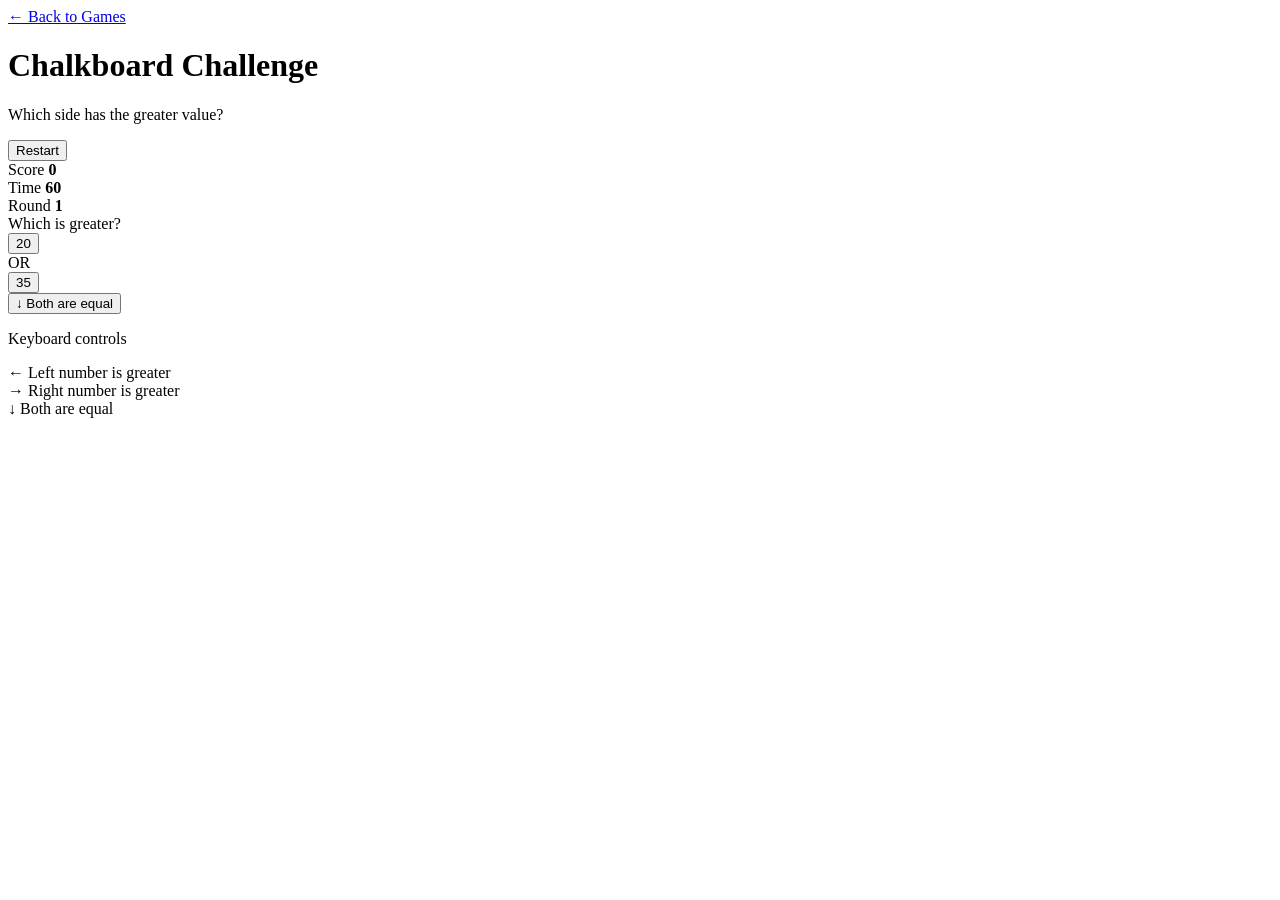
==== chalkboard-challenge.html @ 754d10f3 "Add files via upload this is for sih" ====
<!DOCTYPE html>
<html lang="en">

<head>
    <meta charset="UTF-8">
    <meta name="viewport" content="width=device-width, initial-scale=1.0">

    <title>Chalkboard Challenge</title>

    <link rel="stylesheet" href="css/style.css">
</head>

<body>

    <main class="chalkboard-game-page">

        <div class="game-container">

            <a href="games.html" class="back-link">
                ← Back to Games
            </a>

            <div class="chalkboard-game">

                <div class="chalkboard-header">

                    <div>
                        <h1>Chalkboard Challenge</h1>

                        <p>
                            Which side has the greater value?
                        </p>
                    </div>

                    <button
                        class="restart-button"
                        onclick="startChalkboardGame()">
                        Restart
                    </button>

                </div>


                <!-- GAME INFO -->

                <div class="game-stats">

                    <div class="stat-box">
                        <span>Score</span>
                        <strong id="score">0</strong>
                    </div>

                    <div class="stat-box">
                        <span>Time</span>
                        <strong id="timer">60</strong>
                    </div>

                    <div class="stat-box">
                        <span>Round</span>
                        <strong id="round">1</strong>
                    </div>

                </div>


                <!-- CHALKBOARD -->

                <div class="chalkboard">

                    <div class="chalk-question">
                        Which is greater?
                    </div>

                    <div class="number-area">

                        <button
                            class="number-card"
                            id="leftCard"
                            onclick="chooseAnswer('left')">

                            <span id="leftExpression">
                                20
                            </span>

                        </button>


                        <div class="vs">
                            OR
                        </div>


                        <button
                            class="number-card"
                            id="rightCard"
                            onclick="chooseAnswer('right')">

                            <span id="rightExpression">
                                35
                            </span>

                        </button>

                    </div>


                    <div class="equal-option">

                        <button
                            class="equal-button"
                            onclick="chooseAnswer('equal')">

                            ↓ Both are equal

                        </button>

                    </div>


                    <div
                        id="chalkMessage"
                        class="chalk-message">
                    </div>

                </div>


                <!-- CONTROLS -->

                <div class="keyboard-help">

                    <p>Keyboard controls</p>

                    <div class="key-row">

                        <span class="key">
                            ←
                        </span>

                        <span>
                            Left number is greater
                        </span>

                    </div>

                    <div class="key-row">

                        <span class="key">
                            →
                        </span>

                        <span>
                            Right number is greater
                        </span>

                    </div>

                    <div class="key-row">

                        <span class="key">
                            ↓
                        </span>

                        <span>
                            Both are equal
                        </span>

                    </div>

                </div>

            </div>

        </div>

    </main>

    <script src="js/chalkboard-challenge.js"></script>

    <script src="js/language.js"></script>

</body>

</html>
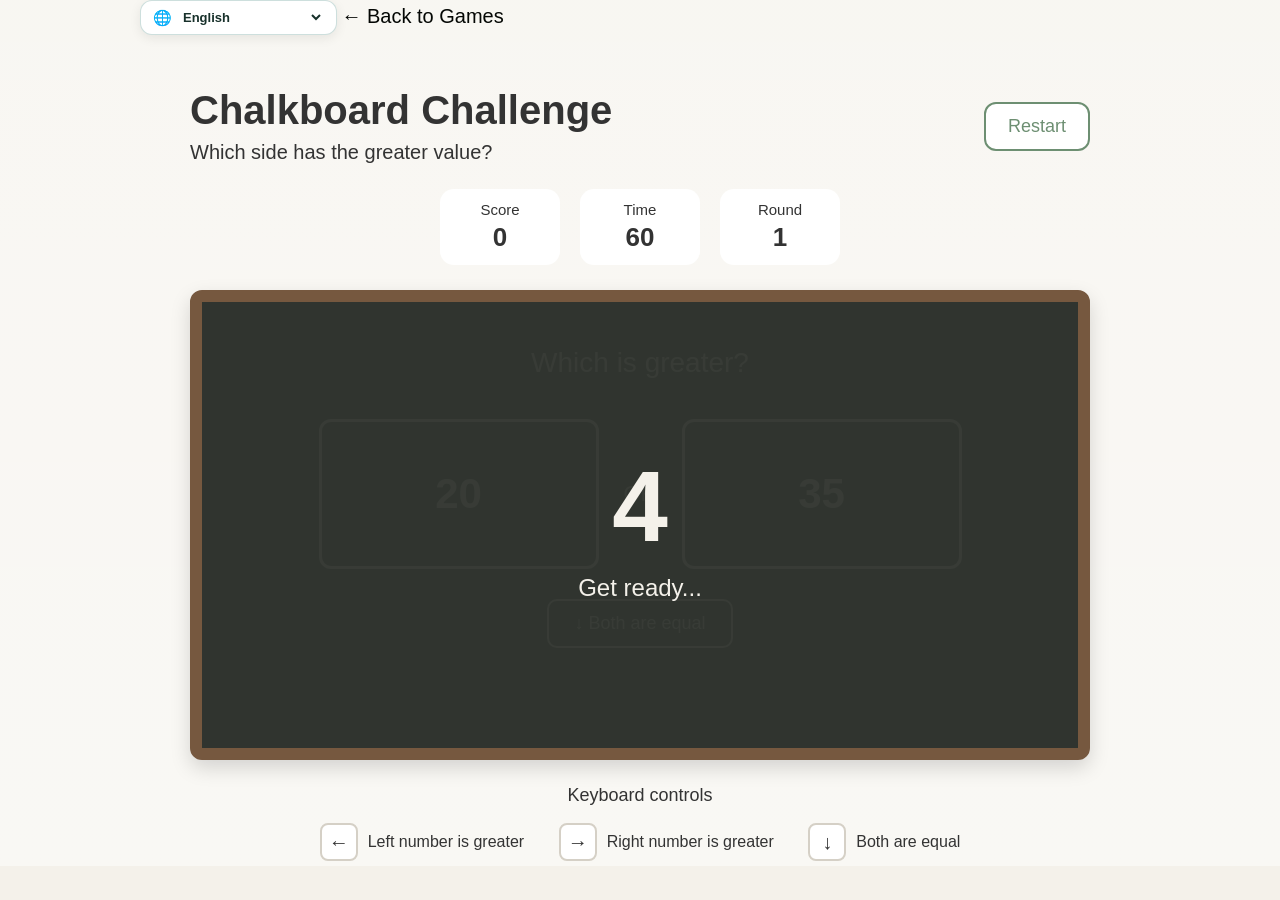
==== commit 7b04ae46: "Update stylesheet and script paths in HTML file" ====
--- a/chalkboard-challenge.html
+++ b/chalkboard-challenge.html
@@ -7,7 +7,7 @@
 
     <title>Chalkboard Challenge</title>
 
-    <link rel="stylesheet" href="css/style.css">
+    <link rel="stylesheet" href="style.css">
 </head>
 
 <body>
@@ -175,10 +175,10 @@
 
     </main>
 
-    <script src="js/chalkboard-challenge.js"></script>
+    <script src="chalkboard-challenge.js"></script>
 
-    <script src="js/language.js"></script>
+    <script src="language.js"></script>
 
 </body>
 
-</html>+</html>
--- a/style.css
+++ b/style.css
@@ -0,0 +1,2733 @@
+/* =================================
+   GLOBAL STYLES
+================================= */
+
+* {
+    margin: 0;
+    padding: 0;
+    box-sizing: border-box;
+}
+
+body {
+    font-family: Arial, sans-serif;
+    background: #f4f1ea;
+    color: #333;
+}
+
+
+/* =================================
+   LANDING PAGE
+================================= */
+
+.landing-page {
+    min-height: 100vh;
+    display: flex;
+    justify-content: center;
+    align-items: center;
+    text-align: center;
+    padding: 30px;
+}
+
+.landing-content {
+    max-width: 650px;
+}
+
+.logo {
+    font-size: 70px;
+    margin-bottom: 20px;
+}
+
+h1 {
+    font-size: 48px;
+    margin-bottom: 20px;
+    font-weight: 600;
+}
+
+.subtitle {
+    font-size: 22px;
+    line-height: 1.6;
+    margin-bottom: 40px;
+}
+
+.primary-button {
+    border: none;
+    border-radius: 14px;
+    padding: 18px 50px;
+    font-size: 22px;
+    cursor: pointer;
+    background: #163a1b;
+    color: white;
+}
+
+.primary-button:hover {
+    opacity: 0.9;
+}
+
+
+/* =================================
+   LANDING PAGE — HERO REDESIGN
+   (used by index.html only — profile.html
+   still uses .landing-page/.logo/.subtitle/
+   .primary-button above)
+================================= */
+
+.landing-nav {
+    display: flex;
+    justify-content: space-between;
+    align-items: center;
+
+    padding: 24px 80px;
+
+    font-family: 'Inter', Arial, sans-serif;
+}
+
+.brand {
+    display: flex;
+    align-items: center;
+    gap: 12px;
+}
+
+.brand-mark {
+    width: 42px;
+    height: 42px;
+
+    background: #1D6F64;
+    border-radius: 999px;
+
+    display: flex;
+    align-items: center;
+    justify-content: center;
+    flex-shrink: 0;
+}
+
+.sparkle-icon {
+    width: 22px;
+    height: 22px;
+}
+
+.brand-name {
+    font-size: 24px;
+    color: #18312B;
+}
+
+.nav-links {
+    display: flex;
+    align-items: center;
+    gap: 36px;
+}
+
+.nav-links a {
+    font-size: 16px;
+    font-weight: 600;
+    color: #18312B;
+    text-decoration: none;
+}
+
+.nav-cta {
+    border: 1px solid #1D6F64;
+    background: #1D6F64;
+    color: white;
+
+    border-radius: 999px;
+    padding: 0 28px;
+    height: 56px;
+
+    font-size: 17px;
+    font-weight: 700;
+    font-family: inherit;
+    cursor: pointer;
+}
+
+.nav-cta:hover {
+    opacity: 0.9;
+}
+
+
+.hero {
+    /* position: relative;
+    max-width: 1440px;
+    margin: 0 auto;
+    padding: 60px 80px 100px;
+
+    display: flex;
+    justify-content: space-between;
+    align-items: flex-start;
+    gap: 40px;
+
+    font-family: 'Inter', Arial, sans-serif; */
+
+    position: relative;
+    max-width: 1440px;
+    margin: 0 auto;
+    padding: 60px 80px 100px;
+
+    display: flex;
+    justify-content: space-between;
+    align-items: flex-start;
+    gap: 40px;
+
+    font-family: 'Inter', Arial, sans-serif;
+
+    /* --- new background --- */
+    background-image:
+        linear-gradient(rgba(244, 241, 234, 0.4), rgba(244, 241, 234, 0.5)),
+        url("https://travelogyindia.b-cdn.net/storage/app/upload/northeast-history.jpg");
+    background-size: cover;
+    background-position: center;
+    background-repeat: no-repeat;
+}
+
+.hero-copy {
+    display: flex;
+    flex-direction: column;
+    gap: 24px;
+
+    max-width: 610px;
+    padding-top: 40px;
+}
+
+.hero-eyebrow {
+    font-size: 14px;
+    font-weight: 700;
+    letter-spacing: 0.5px;
+    text-transform: uppercase;
+    color: #1D6F64;
+}
+
+.hero-title {
+    font-size: 62px;
+    line-height: 104%;
+    font-weight: 400;
+    color: #18312B;
+}
+
+.hero-description {
+    font-size: 20px;
+    line-height: 155%;
+    color: #081310;
+    max-width: 560px;
+}
+
+.hero-actions {
+    display: flex;
+    gap: 14px;
+    flex-wrap: wrap;
+}
+
+.btn-primary {
+    border: 1px solid #1D6F64;
+    background: #1D6F64;
+    color: white;
+
+    border-radius: 999px;
+    padding: 0 28px;
+    height: 56px;
+
+    font-size: 17px;
+    font-weight: 700;
+    font-family: inherit;
+    cursor: pointer;
+
+    display: inline-flex;
+    align-items: center;
+    justify-content: center;
+}
+
+.btn-primary:hover {
+    opacity: 0.9;
+}
+
+.btn-secondary {
+    border: 1px solid #D7DED8;
+    background: white;
+    color: #18312B;
+
+    border-radius: 999px;
+    padding: 0 28px;
+    height: 56px;
+
+    font-size: 17px;
+    font-weight: 700;
+    text-decoration: none;
+
+    display: inline-flex;
+    align-items: center;
+    justify-content: center;
+}
+
+.btn-secondary:hover {
+    background: #f5f5f5;
+}
+
+.trust-note {
+    display: flex;
+    align-items: center;
+    gap: 10px;
+
+    font-size: 15px;
+    color: #141917;
+}
+
+.circle-x-icon {
+    width: 20px;
+    height: 20px;
+    flex-shrink: 0;
+}
+
+
+/* GAME PREVIEW CARD */
+
+.game-preview {
+    position: relative;
+    width: 606px;
+    height: 590px;
+    flex-shrink: 0;
+
+    background: #DCEDE7;
+    border-radius: 28px;
+}
+
+.decorative-circle {
+    position: absolute;
+    width: 210px;
+    height: 210px;
+    right: -30px;
+    top: -40px;
+
+    background: #F2C75C;
+    opacity: 0.55;
+    border-radius: 50%;
+}
+
+.preview-card {
+    position: absolute;
+    width: 480px;
+    left: 63px;
+    top: 72px;
+
+    background: white;
+    box-shadow: 0px 10px 28px rgba(24, 49, 43, 0.08);
+    border-radius: 28px;
+
+    padding: 32px;
+
+    display: flex;
+    flex-direction: column;
+    gap: 24px;
+
+    cursor: pointer;
+    transition: transform 0.2s ease, box-shadow 0.2s ease;
+}
+
+.preview-card:hover {
+    transform: translateY(-4px);
+    box-shadow: 0px 16px 34px rgba(24, 49, 43, 0.14);
+}
+
+.preview-heading {
+    display: flex;
+    justify-content: space-between;
+    align-items: center;
+    gap: 12px;
+}
+
+.preview-label {
+    display: flex;
+    flex-direction: column;
+    gap: 5px;
+}
+
+.preview-prompt {
+    font-size: 14px;
+    font-weight: 700;
+    color: #1D6F64;
+    text-transform: uppercase;
+}
+
+.preview-title {
+    font-size: 28px;
+    font-weight: 400;
+    color: #18312B;
+}
+
+.preview-progress {
+    width: 61px;
+    height: 30px;
+    flex-shrink: 0;
+
+    background: #F7D8C9;
+    border-radius: 999px;
+}
+
+.preview-image {
+    width: 100%;
+    height: 282px;
+    object-fit: cover;
+
+    border-radius: 8px;
+    border: 1px solid #000000;
+    box-shadow: 8px 7px 4px 1px rgba(0, 0, 0, 0.25);
+}
+
+
+/* MOBILE — LANDING HERO */
+
+@media (max-width: 1100px) {
+
+    .hero {
+        flex-direction: column;
+        align-items: center;
+        text-align: center;
+        padding: 40px 30px 80px;
+    }
+
+    .hero-copy {
+        align-items: center;
+        max-width: 100%;
+        padding-top: 0;
+    }
+
+    .hero-title,
+    .hero-description {
+        max-width: 100%;
+    }
+
+    .hero-actions {
+        justify-content: center;
+    }
+
+    .game-preview {
+        width: 100%;
+        max-width: 480px;
+        height: auto;
+        padding: 40px 0;
+    }
+
+    .decorative-circle {
+        display: none;
+    }
+
+    .preview-card {
+        position: relative;
+        left: auto;
+        top: auto;
+        width: 90%;
+        margin: 0 auto;
+    }
+}
+
+@media (max-width: 700px) {
+
+    .landing-nav {
+        padding: 16px 20px;
+        flex-wrap: wrap;
+        gap: 12px;
+        justify-content: center;
+    }
+
+    .nav-links {
+        gap: 16px;
+    }
+
+    .hero-title {
+        font-size: 38px;
+    }
+
+    .hero-description {
+        font-size: 17px;
+    }
+}
+
+
+/* =================================
+   PROFILE PAGE
+================================= */
+
+/* .profile-page {
+    min-height: 100vh;
+    display: flex;
+    justify-content: center;
+    align-items: center;
+    text-align: center;
+    padding: 30px;
+}
+
+.profile-card {
+    width: 100%;
+    max-width: 550px;
+}
+
+.profile-card h1 {
+    margin-bottom: 10px;
+}
+
+.name-input {
+    display: block;
+    width: 100%;
+    padding: 18px;
+    margin-bottom: 25px;
+
+    border: 2px solid #d5d0c6;
+    border-radius: 14px;
+
+    background: white;
+
+    font-size: 20px;
+    text-align: center;
+
+    outline: none;
+}
+
+.name-input:focus {
+    border-color: #6d8f72;
+}
+
+.error-message {
+    margin-top: 15px;
+    font-size: 18px;
+} */
+
+
+
+/* =================================
+   PROFILE PAGE
+================================= */
+
+.profile-page {
+    min-height: 100vh;
+    display: flex;
+    justify-content: center;
+    align-items: center;
+    text-align: center;
+    padding: 30px;
+
+    background-image: url("https://www.tourmyindia.com/blog//wp-content/uploads/2019/11/Marvel-at-the-Beautiful-Landscape-Northeast.jpg");
+    background-size: cover;
+    background-position: center;
+    background-repeat: no-repeat;
+    background-attachment: fixed;
+}
+
+.profile-card {
+    width: 100%;
+    max-width: 550px;
+    background: rgba(255, 255, 255, 0.9);
+    padding: 40px;
+    border-radius: 20px;
+}
+
+.profile-card h1 {
+    margin-bottom: 10px;
+}
+
+.name-input {
+    display: block;
+    width: 100%;
+    padding: 18px;
+    margin-bottom: 25px;
+
+    border: 2px solid #d5d0c6;
+    border-radius: 14px;
+
+    background: white;
+
+    font-size: 20px;
+    text-align: center;
+
+    outline: none;
+}
+
+.name-input:focus {
+    border-color: #6d8f72;
+}
+
+.error-message {
+    margin-top: 15px;
+    font-size: 18px;
+}
+
+
+/* =================================
+   GAMES PAGE
+================================= */
+
+/* .games-page {
+    min-height: 100vh;
+    padding: 50px 30px;
+} */
+
+
+.games-page {
+    min-height: 100vh;
+    padding: 50px 30px;
+
+    background-image: 
+        linear-gradient(rgba(255, 255, 255, 0.4), rgba(255, 255, 255, 0.4)),
+        url("https://encrypted-tbn0.gstatic.com/images?q=tbn:ANd9GcRXgi1d7_l08h9siAwKSC3TloCb1zeySWprwEW9FVOe_FyAaVIaVoiPwu4a&s=10");
+        /* url("https://media.easemytrip.com/media/Blog/India/637763055824686983/637763055824686983McBfr2.jpg"); */
+    background-size: cover;
+    background-position: center;
+    background-repeat: no-repeat;
+    background-attachment: fixed;
+}
+
+.games-container {
+    max-width: 1100px;
+    margin: 0 auto;
+}
+
+
+/* NAV BAR */
+
+.games-header {
+    display: flex;
+    justify-content: space-between;
+    align-items: center;
+
+    background: #eceae6;
+    border-radius: 16px;
+
+    padding: 14px 24px;
+
+    margin-bottom: 18px;
+}
+
+.brand {
+    display: flex;
+    align-items: center;
+    gap: 10px;
+
+    font-size: 19px;
+    font-weight: 600;
+    color: #2b2b2b;
+}
+
+.brand-icon {
+    width: 34px;
+    height: 34px;
+
+    border-radius: 50%;
+
+    background: #2f6659;
+    color: white;
+
+    display: flex;
+    align-items: center;
+    justify-content: center;
+
+    font-size: 15px;
+}
+
+.home-button {
+    border: none;
+
+    background: #2f6659;
+    color: white;
+
+    border-radius: 20px;
+
+    padding: 10px 24px;
+
+    font-size: 15px;
+    font-weight: 600;
+    cursor: pointer;
+}
+
+.home-button:hover {
+    opacity: 0.9;
+}
+
+.games-greeting {
+    margin: 4px 4px 28px;
+    font-size: 16px;
+    color: #0c0707;
+}
+
+
+/* CARD GRID */
+
+.games-grid {
+    display: flex;
+    flex-wrap: wrap;
+    justify-content: center;
+    gap: 25px;
+}
+
+.game-card {
+    flex: 0 1 300px;
+    max-width: 300px;
+
+    background: white;
+    border: 1px solid #e4dfef;
+    border-radius: 18px;
+
+    overflow: hidden;
+    cursor: pointer;
+
+    display: flex;
+    flex-direction: column;
+
+    transition:
+        transform 0.2s ease,
+        box-shadow 0.2s ease;
+}
+
+.game-card:hover {
+    transform: translateY(-4px);
+    box-shadow: 0 10px 25px rgba(0, 0, 0, 0.08);
+}
+
+.card-title-bar {
+    padding: 18px 22px;
+    border-bottom: 1px solid #eee;
+}
+
+.card-title-bar h2 {
+    font-size: 19px;
+    font-weight: 600;
+    color: #2b2b2b;
+}
+
+.card-icon-area {
+    background: #ece6f7;
+    height: 130px;
+
+    display: flex;
+    align-items: center;
+    justify-content: center;
+}
+
+.card-icon-area .game-icon {
+    font-size: 48px;
+}
+
+.card-description-area {
+    background: #fbf7fa;
+
+    padding: 20px 22px 55px;
+    position: relative;
+
+    flex-grow: 1;
+}
+
+.description-label {
+    font-size: 16px;
+    font-weight: 700;
+    margin-bottom: 10px;
+    color: #2b2b2b;
+}
+
+.card-description-area p {
+    font-size: 14px;
+    line-height: 1.5;
+    color: #5c5c5c;
+}
+
+.game-button {
+    position: absolute;
+    right: 18px;
+    bottom: 16px;
+
+    border: none;
+
+    background: #5b4b8a;
+    color: white;
+
+    border-radius: 20px;
+
+    padding: 8px 20px;
+
+    font-size: 14px;
+    font-weight: 600;
+    cursor: pointer;
+}
+
+.game-button:hover {
+    background: #4a3d72;
+}
+
+
+/* MOBILE */
+
+@media (max-width: 600px) {
+
+    .games-header {
+        padding: 12px 16px;
+    }
+
+    .brand {
+        font-size: 16px;
+    }
+
+    .game-card {
+        flex: 1 1 100%;
+        max-width: 400px;
+    }
+}
+
+
+/* =================================
+   GENERAL GAME PAGE
+================================= */
+
+.game-page {
+    min-height: 100vh;
+    padding: 40px 30px;
+}
+
+.game-container {
+    max-width: 1000px;
+    margin: 0 auto;
+}
+
+.back-link {
+    display: inline-block;
+
+    color: #040704;
+
+    text-decoration: none;
+
+    font-size: 20px;
+
+    margin-bottom: 60px;
+}
+
+.back-link:hover {
+    text-decoration: underline;
+}
+
+.game-intro {
+    text-align: center;
+
+    max-width: 650px;
+
+    margin: 0 auto;
+}
+
+.game-intro .game-icon {
+    font-size: 75px;
+    margin-bottom: 20px;
+}
+
+.game-intro h1 {
+    font-size: 42px;
+    margin-bottom: 15px;
+}
+
+.game-intro p {
+    font-size: 21px;
+    line-height: 1.6;
+    margin-bottom: 35px;
+}
+
+
+/* =================================
+   FIND THE MATCH
+================================= */
+
+.find-match-page {
+    background-image: 
+        linear-gradient(rgba(255, 255, 255, 0.5), rgba(255, 255, 255, 0.5)),
+        url("https://media.easemytrip.com/media/Blog/India/637763055824686983/637763055824686983McBfr2.jpg");
+    background-size: cover;
+    background-position: center;
+    background-repeat: no-repeat;
+    background-attachment: fixed;
+}
+
+.memory-game {
+    max-width: 800px;
+    margin: 0 auto;
+}
+
+.memory-header {
+    display: flex;
+    justify-content: space-between;
+    align-items: center;
+
+    margin-bottom: 30px;
+}
+
+.memory-header h1 {
+    font-size: 40px;
+    margin-bottom: 8px;
+}
+
+.memory-header p {
+    font-size: 20px;
+}
+
+.restart-button {
+    border: 2px solid #6d8f72;
+
+    background: white;
+    color: #6d8f72;
+
+    border-radius: 12px;
+
+    padding: 12px 22px;
+
+    font-size: 18px;
+    cursor: pointer;
+}
+
+.restart-button:hover {
+    background: #6d8f72;
+    color: white;
+}
+
+.memory-board {
+    display: grid;
+
+    grid-template-columns: repeat(4, 1fr);
+
+    gap: 15px;
+
+    max-width: 700px;
+
+    margin: 0 auto;
+}
+
+.memory-card {
+    aspect-ratio: 1 / 1;
+
+    border: none;
+
+    border-radius: 16px;
+
+    background: #6d8f72;
+
+    cursor: pointer;
+
+    position: relative;
+
+    transform-style: preserve-3d;
+
+    transition: transform 0.4s ease;
+}
+
+.memory-card.flipped {
+    transform: rotateY(180deg);
+}
+
+.card-front,
+.card-back {
+    position: absolute;
+
+    inset: 0;
+
+    display: flex;
+
+    justify-content: center;
+    align-items: center;
+
+    border-radius: 16px;
+
+    backface-visibility: hidden;
+}
+
+.card-front {
+    background: #6d8f72;
+}
+
+.card-back {
+    background: white;
+
+    border: 3px solid #6d8f72;
+
+    font-size: 55px;
+
+    transform: rotateY(180deg);
+}
+
+
+/*
+   Matched cards stay face-up
+   and remain fully visible.
+*/
+
+.memory-card.matched {
+    opacity: 1;
+    cursor: default;
+}
+
+.game-message {
+    text-align: center;
+
+    font-size: 24px;
+
+    margin-top: 30px;
+
+    min-height: 35px;
+}
+
+
+/* =================================
+   CHALKBOARD CHALLENGE
+================================= */
+
+.chalkboard-game-page{
+    background-image: 
+        linear-gradient(rgba(255, 255, 255, 0.4), rgba(255, 255, 255, 0.5)),
+        url("https://media.easemytrip.com/media/Blog/India/637763055824686983/637763055824686983McBfr2.jpg");
+    background-size: cover;
+    background-position: center;
+    background-repeat: no-repeat;
+    background-attachment: fixed;
+}
+
+.chalkboard-game {
+    max-width: 900px;
+    margin: 0 auto;
+}
+
+.chalkboard-header {
+    display: flex;
+
+    justify-content: space-between;
+    align-items: center;
+
+    margin-bottom: 25px;
+}
+
+.chalkboard-header h1 {
+    font-size: 40px;
+    margin-bottom: 8px;
+}
+
+.chalkboard-header p {
+    font-size: 20px;
+}
+
+
+/* =================================
+   SCORE / TIMER / ROUND
+================================= */
+
+.game-stats {
+    display: flex;
+
+    justify-content: center;
+
+    gap: 20px;
+
+    margin-bottom: 25px;
+}
+
+.stat-box {
+    background: white;
+
+    border-radius: 14px;
+
+    padding: 12px 30px;
+
+    text-align: center;
+
+    min-width: 120px;
+}
+
+.stat-box span {
+    display: block;
+
+    font-size: 15px;
+
+    margin-bottom: 4px;
+}
+
+.stat-box strong {
+    font-size: 26px;
+}
+
+
+/* =================================
+   CHALKBOARD
+================================= */
+
+.chalkboard {
+    background: #30352f;
+
+    border: 12px solid #76583f;
+
+    border-radius: 12px;
+
+    padding: 45px 35px;
+
+    min-height: 430px;
+
+    box-shadow:
+        0 8px 20px rgba(0, 0, 0, 0.15);
+}
+
+.chalk-question {
+    color: #f4f1ea;
+
+    text-align: center;
+
+    font-size: 28px;
+
+    margin-bottom: 40px;
+}
+
+
+/* =================================
+   NUMBER CARDS
+================================= */
+
+.number-area {
+    display: flex;
+
+    align-items: center;
+
+    justify-content: center;
+
+    gap: 25px;
+}
+
+.number-card {
+    width: 280px;
+    height: 150px;
+
+    background: transparent;
+
+    color: #f4f1ea;
+
+    border: 3px solid #f4f1ea;
+
+    border-radius: 12px;
+
+    font-size: 42px;
+
+    font-weight: 600;
+
+    cursor: pointer;
+
+    transition:
+        transform 0.15s ease,
+        background 0.15s ease;
+}
+
+.number-card:hover {
+    transform: scale(1.03);
+
+    background: rgba(255, 255, 255, 0.08);
+}
+
+.number-card:active {
+    transform: scale(0.98);
+}
+
+.vs {
+    color: #f4f1ea;
+
+    font-size: 22px;
+}
+
+
+/* =================================
+   EQUAL BUTTON
+================================= */
+
+.equal-option {
+    text-align: center;
+
+    margin-top: 30px;
+}
+
+.equal-button {
+    background: transparent;
+
+    color: #f4f1ea;
+
+    border: 2px solid #f4f1ea;
+
+    border-radius: 10px;
+
+    padding: 12px 25px;
+
+    font-size: 18px;
+
+    cursor: pointer;
+}
+
+.equal-button:hover {
+    background: rgba(255, 255, 255, 0.08);
+}
+
+
+/* =================================
+   CHALKBOARD MESSAGE
+================================= */
+
+.chalk-message {
+    text-align: center;
+
+    color: #f4f1ea;
+
+    font-size: 22px;
+
+    min-height: 30px;
+
+    margin-top: 25px;
+}
+
+
+/* =================================
+   KEYBOARD HELP
+================================= */
+
+.keyboard-help {
+    margin-top: 25px;
+
+    text-align: center;
+}
+
+.keyboard-help > p {
+    font-size: 18px;
+
+    margin-bottom: 12px;
+}
+
+.key-row {
+    display: inline-flex;
+
+    align-items: center;
+
+    gap: 10px;
+
+    margin: 5px 15px;
+
+    font-size: 16px;
+}
+
+.key {
+    display: inline-flex;
+
+    justify-content: center;
+
+    align-items: center;
+
+    width: 38px;
+    height: 38px;
+
+    background: white;
+
+    border: 2px solid #d5d0c6;
+
+    border-radius: 8px;
+
+    font-size: 20px;
+
+    font-weight: bold;
+}
+
+
+/* =================================
+   MOBILE — GENERAL
+================================= */
+
+@media (max-width: 700px) {
+
+    .games-grid {
+        grid-template-columns: 1fr;
+    }
+
+    .games-header {
+        flex-direction: column;
+
+        align-items: flex-start;
+
+        gap: 20px;
+    }
+
+    .games-header h1 {
+        font-size: 32px;
+    }
+
+
+    /* CHALKBOARD */
+
+    .chalkboard-header {
+        flex-direction: column;
+
+        align-items: flex-start;
+
+        gap: 15px;
+    }
+
+    .game-stats {
+        gap: 8px;
+    }
+
+    .stat-box {
+        min-width: 90px;
+
+        padding: 10px 15px;
+    }
+
+    .number-area {
+        flex-direction: column;
+    }
+
+    .number-card {
+        width: 90%;
+
+        max-width: 280px;
+    }
+
+    .vs {
+        margin: -5px 0;
+    }
+
+    .chalkboard {
+        padding: 35px 15px;
+    }
+}
+
+
+/* =================================
+   MOBILE — FIND THE MATCH
+================================= */
+
+@media (max-width: 600px) {
+
+    .memory-board {
+        grid-template-columns: repeat(4, 1fr);
+
+        gap: 8px;
+    }
+
+    .card-back {
+        font-size: 35px;
+    }
+
+    .memory-header {
+        align-items: flex-start;
+
+        gap: 15px;
+    }
+
+    .memory-header h1 {
+        font-size: 30px;
+    }
+}
+/* =================================
+   CHALKBOARD ANIMATIONS
+================================= */
+
+
+/* 5 SECOND COUNTDOWN */
+
+.countdown-overlay {
+    position: absolute;
+
+    inset: 0;
+
+    display: flex;
+
+    flex-direction: column;
+
+    justify-content: center;
+
+    align-items: center;
+
+    background: rgba(48, 53, 47, 0.96);
+
+    z-index: 10;
+
+    border-radius: 4px;
+
+    color: #f4f1ea;
+}
+
+.countdown-number {
+    font-size: 100px;
+
+    font-weight: bold;
+
+    animation: countdownPop 0.8s ease;
+}
+
+.countdown-overlay p {
+    font-size: 24px;
+
+    margin-top: 10px;
+}
+
+.countdown-pop {
+    animation: countdownPop 0.8s ease;
+}
+
+@keyframes countdownPop {
+
+    0% {
+        transform: scale(0.5);
+        opacity: 0;
+    }
+
+    60% {
+        transform: scale(1.15);
+        opacity: 1;
+    }
+
+    100% {
+        transform: scale(1);
+        opacity: 1;
+    }
+}
+
+
+/* QUESTION APPEARS */
+
+.question-enter {
+    animation: questionEnter 0.7s ease;
+}
+
+@keyframes questionEnter {
+
+    0% {
+        opacity: 0;
+        transform: translateY(15px);
+    }
+
+    100% {
+        opacity: 1;
+        transform: translateY(0);
+    }
+}
+
+
+/* CORRECT ANSWER */
+
+.answer-correct {
+    animation: correctAnswer 0.6s ease;
+}
+
+@keyframes correctAnswer {
+
+    0% {
+        transform: scale(1);
+    }
+
+    50% {
+        transform: scale(1.06);
+    }
+
+    100% {
+        transform: scale(1);
+    }
+}
+
+
+/* WRONG ANSWER */
+
+.answer-wrong {
+    animation: wrongAnswer 0.45s ease;
+}
+
+@keyframes wrongAnswer {
+
+    0% {
+        transform: translateX(0);
+    }
+
+    25% {
+        transform: translateX(-7px);
+    }
+
+    50% {
+        transform: translateX(7px);
+    }
+
+    75% {
+        transform: translateX(-4px);
+    }
+
+    100% {
+        transform: translateX(0);
+    }
+}
+
+
+/* MESSAGE */
+
+.message-pop {
+    animation: messagePop 0.4s ease;
+}
+
+@keyframes messagePop {
+
+    0% {
+        opacity: 0;
+        transform: translateY(8px);
+    }
+
+    100% {
+        opacity: 1;
+        transform: translateY(0);
+    }
+}
+
+
+/* GAME OVER */
+
+.game-over {
+    animation: gameOverPop 0.7s ease;
+}
+
+@keyframes gameOverPop {
+
+    0% {
+        opacity: 0;
+        transform: scale(0.9);
+    }
+
+    100% {
+        opacity: 1;
+        transform: scale(1);
+    }
+}
+
+
+/* FADE CARDS WHEN GAME ENDS */
+
+.game-finished {
+    opacity: 0.65;
+}
+
+
+/* =================================
+   MAKE CHALKBOARD POSITIONABLE
+================================= */
+
+.chalkboard {
+    position: relative;
+}
+
+
+/* =================================
+   MEMORY SEQUENCE
+================================= */
+
+.memory-sequence-game-page{
+    background-image: 
+        linear-gradient(rgba(255, 255, 255, 0.4), rgba(255, 255, 255, 0.5)),
+        url("https://media.easemytrip.com/media/Blog/India/637763055824686983/637763055824686983McBfr2.jpg");
+    background-size: cover;
+    background-position: center;
+    background-repeat: no-repeat;
+    background-attachment: fixed;
+}
+
+.sequence-game {
+    max-width: 900px;
+    margin: 0 auto;
+}
+
+.sequence-header {
+    display: flex;
+    justify-content: space-between;
+    align-items: center;
+    margin-bottom: 25px;
+}
+
+.sequence-header h1 {
+    font-size: 40px;
+    margin-bottom: 8px;
+}
+
+.sequence-header p {
+    font-size: 20px;
+}
+
+.sequence-area {
+    background: white;
+    border-radius: 20px;
+    padding: 45px 30px;
+    min-height: 430px;
+    display: flex;
+    flex-direction: column;
+    align-items: center;
+    justify-content: center;
+}
+
+.sequence-status {
+    font-size: 25px;
+    margin-bottom: 30px;
+    min-height: 35px;
+    text-align: center;
+}
+
+.sequence-display {
+    width: 180px;
+    height: 150px;
+    display: flex;
+    justify-content: center;
+    align-items: center;
+    font-size: 85px;
+    margin-bottom: 35px;
+}
+
+.sequence-buttons {
+    display: flex;
+    justify-content: center;
+    flex-wrap: wrap;
+    gap: 15px;
+    max-width: 600px;
+}
+
+.sequence-button {
+    width: 85px;
+    height: 85px;
+    border: 3px solid #6d8f72;
+    border-radius: 15px;
+    background: white;
+    color: #333;
+    font-size: 40px;
+    cursor: pointer;
+    transition:
+        transform 0.15s ease,
+        background 0.15s ease;
+}
+
+.sequence-button:hover {
+    transform: scale(1.06);
+    background: #f4f1ea;
+}
+
+.sequence-button:active {
+    transform: scale(0.95);
+}
+
+.sequence-pop {
+    animation: sequencePop 0.5s ease;
+}
+
+@keyframes sequencePop {
+
+    0% {
+        opacity: 0;
+        transform: scale(0.5);
+    }
+
+    60% {
+        opacity: 1;
+        transform: scale(1.15);
+    }
+
+    100% {
+        opacity: 1;
+        transform: scale(1);
+    }
+
+}
+
+
+/* =================================
+   MEMORY SEQUENCE MOBILE
+================================= */
+
+@media (max-width: 600px) {
+
+    .sequence-header {
+        flex-direction: column;
+        align-items: flex-start;
+        gap: 15px;
+    }
+
+    .sequence-header h1 {
+        font-size: 32px;
+    }
+
+    .sequence-area {
+        padding: 35px 15px;
+    }
+
+    .sequence-button {
+        width: 65px;
+        height: 65px;
+        font-size: 30px;
+    }
+
+    .sequence-display {
+        font-size: 70px;
+    }
+
+}
+
+
+/* =================================
+   NUMBER MEMORY
+================================= */
+
+.number-memory-game-page{
+    background-image: 
+        linear-gradient(rgba(255, 255, 255, 0.4), rgba(255, 255, 255, 0.5)),
+        url("https://media.easemytrip.com/media/Blog/India/637763055824686983/637763055824686983McBfr2.jpg");
+    background-size: cover;
+    background-position: center;
+    background-repeat: no-repeat;
+    background-attachment: fixed;
+}
+
+.number-memory-game {
+    max-width: 900px;
+    margin: 0 auto;
+}
+
+.number-memory-header {
+    display: flex;
+    justify-content: space-between;
+    align-items: center;
+    margin-bottom: 25px;
+}
+
+.number-memory-header h1 {
+    font-size: 40px;
+    margin-bottom: 8px;
+}
+
+.number-memory-header p {
+    font-size: 20px;
+}
+
+.number-memory-area {
+    background: white;
+    border-radius: 20px;
+    padding: 45px 30px;
+    min-height: 430px;
+
+    display: flex;
+    flex-direction: column;
+    align-items: center;
+    justify-content: center;
+}
+
+.number-status {
+    font-size: 25px;
+    margin-bottom: 30px;
+    min-height: 35px;
+    text-align: center;
+}
+
+.number-display {
+    min-height: 120px;
+    display: flex;
+    align-items: center;
+    justify-content: center;
+
+    font-size: 70px;
+    font-weight: bold;
+    letter-spacing: 8px;
+
+    margin-bottom: 30px;
+}
+
+.number-input-area {
+    display: none;
+    justify-content: center;
+    align-items: center;
+    gap: 12px;
+    width: 100%;
+    max-width: 600px;
+}
+
+.number-input {
+    width: 320px;
+    padding: 15px 20px;
+
+    border: 2px solid #d5d0c6;
+    border-radius: 12px;
+
+    font-size: 24px;
+    text-align: center;
+
+    outline: none;
+}
+
+.number-input:focus {
+    border-color: #6d8f72;
+}
+
+.number-input-area .game-button {
+    padding: 15px 25px;
+}
+
+.number-pop {
+    animation: numberPop 0.6s ease;
+}
+
+@keyframes numberPop {
+
+    0% {
+        opacity: 0;
+        transform: scale(0.7);
+    }
+
+    60% {
+        opacity: 1;
+        transform: scale(1.08);
+    }
+
+    100% {
+        opacity: 1;
+        transform: scale(1);
+    }
+
+}
+
+
+/* =================================
+   NUMBER MEMORY MOBILE
+================================= */
+
+@media (max-width: 600px) {
+
+    .number-memory-header {
+        flex-direction: column;
+        align-items: flex-start;
+        gap: 15px;
+    }
+
+    .number-memory-header h1 {
+        font-size: 32px;
+    }
+
+    .number-memory-area {
+        padding: 35px 15px;
+    }
+
+    .number-display {
+        font-size: 50px;
+        letter-spacing: 5px;
+    }
+
+    .number-input-area {
+        flex-direction: column;
+    }
+
+    .number-input {
+        width: 90%;
+    }
+
+}
+/* =================================
+   EB AND FLOW
+================================= */
+
+.eb-and-flow-game-page{
+    background-image: 
+        linear-gradient(rgba(255, 255, 255, 0.4), rgba(255, 255, 255, 0.5)),
+        url("https://media.easemytrip.com/media/Blog/India/637763055824686983/637763055824686983McBfr2.jpg");
+    background-size: cover;
+    background-position: center;
+    background-repeat: no-repeat;
+    background-attachment: fixed;
+}
+
+.flow-game {
+    max-width: 950px;
+    margin: 0 auto;
+}
+
+.flow-header {
+    display: flex;
+    justify-content: space-between;
+    align-items: center;
+    margin-bottom: 25px;
+}
+
+.flow-header h1 {
+    font-size: 40px;
+    margin-bottom: 8px;
+}
+
+.flow-header p {
+    font-size: 20px;
+}
+
+.flow-area {
+    background: white;
+    border-radius: 20px;
+    padding: 30px;
+    min-height: 550px;
+
+    display: flex;
+    flex-direction: column;
+    align-items: center;
+}
+
+.flow-status {
+    font-size: 25px;
+    min-height: 35px;
+    margin-bottom: 20px;
+    text-align: center;
+    font-weight: 500;
+}
+
+
+/* =================================
+   BLUE WATER
+================================= */
+
+.flow-water {
+    width: 100%;
+    height: 350px;
+
+    position: relative;
+    overflow: hidden;
+
+    border-radius: 24px;
+
+    background:
+        radial-gradient(
+            ellipse at 25% 20%,
+            rgba(255,255,255,0.25),
+            transparent 35%
+        ),
+        radial-gradient(
+            ellipse at 75% 80%,
+            rgba(0,70,140,0.18),
+            transparent 45%
+        ),
+        linear-gradient(
+            135deg,
+            #4fa9d8 0%,
+            #238dcc 45%,
+            #1478b8 100%
+        );
+
+    border: 3px solid #126fa8;
+
+    box-shadow:
+        inset 0 10px 25px rgba(255,255,255,0.18),
+        inset 0 -15px 30px rgba(0,60,120,0.2),
+        0 8px 20px rgba(0,70,120,0.15);
+}
+
+
+/* =================================
+   FLOWING WATER WAVES
+================================= */
+
+.flow-water::before {
+    content: "";
+
+    position: absolute;
+
+    width: 180%;
+    height: 100%;
+
+    left: -40%;
+    top: 0;
+
+    background:
+        repeating-linear-gradient(
+            0deg,
+            transparent 0px,
+            transparent 25px,
+            rgba(255,255,255,0.18) 26px,
+            rgba(255,255,255,0.18) 28px,
+            transparent 29px,
+            transparent 55px
+        );
+
+    animation: waterCurrent 5s linear infinite;
+
+    pointer-events: none;
+}
+
+
+.flow-water::after {
+    content: "";
+
+    position: absolute;
+
+    width: 180%;
+    height: 100%;
+
+    left: -40%;
+    top: 0;
+
+    background:
+        repeating-linear-gradient(
+            8deg,
+            transparent 0px,
+            transparent 42px,
+            rgba(255,255,255,0.10) 43px,
+            rgba(255,255,255,0.10) 45px,
+            transparent 46px,
+            transparent 80px
+        );
+
+    animation: waterCurrent 7s linear infinite reverse;
+
+    pointer-events: none;
+}
+
+
+@keyframes waterCurrent {
+
+    from {
+        transform: translateX(-12%);
+    }
+
+    to {
+        transform: translateX(12%);
+    }
+
+}
+
+
+/* =================================
+   WATER HIGHLIGHTS
+================================= */
+
+.water-highlight {
+    position: absolute;
+
+    width: 120px;
+    height: 9px;
+
+    border-radius: 50%;
+
+    background: rgba(255,255,255,0.25);
+
+    filter: blur(1px);
+
+    z-index: 2;
+
+    animation:
+        highlightMove 4s ease-in-out infinite alternate;
+
+    pointer-events: none;
+}
+
+
+@keyframes highlightMove {
+
+    from {
+        transform: translateX(-25px);
+        opacity: 0.25;
+    }
+
+    to {
+        transform: translateX(35px);
+        opacity: 0.65;
+    }
+
+}
+
+
+/* =================================
+   LEAF
+================================= */
+
+.flow-leaf {
+    position: absolute;
+
+    width: 90px;
+    height: 90px;
+
+    display: none;
+
+    align-items: center;
+    justify-content: center;
+
+    z-index: 10;
+
+    transform: translate(-50%, -50%);
+
+    filter:
+        drop-shadow(
+            0 8px 7px rgba(0,40,60,0.25)
+        );
+
+    pointer-events: none;
+}
+
+
+.flow-leaf .leaf-image {
+    width: 75px;
+    height: 75px;
+
+    object-fit: contain;
+
+    display: block;
+
+    transform-origin: center;
+}
+
+
+/* =================================
+   GREEN LEAF
+================================= */
+
+/* .flow-leaf.green .leaf-image {
+    filter:
+        sepia(1)
+        saturate(5)
+        hue-rotate(55deg)
+        brightness(0.78)
+        contrast(1.05);
+} */
+
+
+/* =================================
+   YELLOW LEAF
+================================= */
+
+/* .flow-leaf.yellow .leaf-image {
+    filter:
+        sepia(1)
+        saturate(6)
+        hue-rotate(355deg)
+        brightness(1.1)
+        contrast(1.05);
+} */
+
+
+/* LEAF DIRECTION */
+
+.point-left {
+    transform: rotate(225deg);
+}
+
+.point-right {
+    transform: rotate(45deg);
+}
+
+.point-down {
+    transform: rotate(135deg);
+}
+
+.point-up {
+    transform: rotate(315deg);
+}
+
+
+
+/* =================================
+   FLOW DIRECTION
+================================= */
+
+/*
+   The leaf now travels noticeably
+   in the direction of the water current.
+*/
+
+.move-left {
+    animation:
+        flowLeft 2.2s ease-in-out infinite alternate;
+}
+
+.move-right {
+    animation:
+        flowRight 2.2s ease-in-out infinite alternate;
+}
+
+.move-up {
+    animation:
+        flowUp 2.2s ease-in-out infinite alternate;
+}
+
+.move-down {
+    animation:
+        flowDown 2.2s ease-in-out infinite alternate;
+}
+
+
+@keyframes flowLeft {
+
+    from {
+        margin-left: 90px;
+    }
+
+    to {
+        margin-left: -90px;
+    }
+
+}
+
+
+@keyframes flowRight {
+
+    from {
+        margin-left: -90px;
+    }
+
+    to {
+        margin-left: 90px;
+    }
+
+}
+
+
+@keyframes flowUp {
+
+    from {
+        margin-top: 80px;
+    }
+
+    to {
+        margin-top: -80px;
+    }
+
+}
+
+
+@keyframes flowDown {
+
+    from {
+        margin-top: -80px;
+    }
+
+    to {
+        margin-top: 80px;
+    }
+
+}
+
+
+/* =================================
+   CORRECT
+================================= */
+
+.flow-correct {
+    animation:
+        leafCorrect 0.55s ease forwards !important;
+}
+
+
+@keyframes leafCorrect {
+
+    0% {
+        transform:
+            translate(-50%, -50%)
+            scale(1);
+    }
+
+    50% {
+        transform:
+            translate(-50%, -50%)
+            scale(1.25);
+    }
+
+    100% {
+        transform:
+            translate(-50%, -50%)
+            scale(0);
+        opacity: 0;
+    }
+
+}
+
+
+/* =================================
+   WRONG
+================================= */
+
+.flow-wrong {
+    animation:
+        leafWrong 0.45s ease !important;
+}
+
+
+@keyframes leafWrong {
+
+    0% {
+        transform:
+            translate(-50%, -50%)
+            rotate(0deg);
+    }
+
+    25% {
+        transform:
+            translate(-50%, -50%)
+            rotate(-10deg);
+    }
+
+    50% {
+        transform:
+            translate(-50%, -50%)
+            rotate(10deg);
+    }
+
+    75% {
+        transform:
+            translate(-50%, -50%)
+            rotate(-6deg);
+    }
+
+    100% {
+        transform:
+            translate(-50%, -50%)
+            rotate(0deg);
+    }
+
+}
+
+
+/* =================================
+   CONTROLS
+================================= */
+
+.flow-controls {
+    display: flex;
+    justify-content: center;
+    gap: 12px;
+    margin-top: 25px;
+}
+
+.flow-control {
+    width: 65px;
+    height: 55px;
+
+    border: 2px solid #6d8f72;
+    border-radius: 12px;
+
+    background: white;
+    color: #333;
+
+    font-size: 28px;
+
+    cursor: pointer;
+
+    transition:
+        transform 0.15s ease,
+        background 0.15s ease,
+        box-shadow 0.15s ease;
+}
+
+.flow-control:hover {
+    transform: translateY(-3px);
+    background: #f4f1ea;
+
+    box-shadow:
+        0 5px 12px rgba(0,0,0,0.1);
+}
+
+.flow-control:active {
+    transform: scale(0.94);
+}
+
+
+/* =================================
+   HELP
+================================= */
+
+.flow-help {
+    margin-top: 18px;
+    font-size: 16px;
+    text-align: center;
+    color: #666;
+}
+
+
+/* =================================
+   MOBILE
+================================= */
+
+@media (max-width: 600px) {
+
+    .flow-header {
+        flex-direction: column;
+        align-items: flex-start;
+        gap: 15px;
+    }
+
+    .flow-header h1 {
+        font-size: 32px;
+    }
+
+    .flow-area {
+        padding: 20px 12px;
+    }
+
+    .flow-water {
+        height: 300px;
+    }
+
+    .flow-leaf {
+        width: 70px;
+        height: 70px;
+    }
+
+    .flow-leaf .leaf-image {
+        width: 62px;
+        height: 62px;
+    }
+
+    .flow-control {
+        width: 55px;
+        height: 50px;
+    }
+
+}
+
+/* =====================================
+   COGNICARE CHATBOT
+===================================== */
+
+
+/* Floating Chat Button */
+
+.chatbot-btn {
+    position: fixed;
+    right: 25px;
+    bottom: 25px;
+
+    width: 60px;
+    height: 60px;
+
+    border: none;
+    border-radius: 50%;
+
+    background-color: #286b63;
+    color: white;
+
+    font-size: 26px;
+
+    cursor: pointer;
+
+    box-shadow: 0 8px 25px rgba(0,0,0,0.2);
+
+    z-index: 1000;
+
+    transition: 0.3s;
+}
+
+
+.chatbot-btn:hover {
+    transform: scale(1.08);
+}
+
+
+/* Chatbot Main Box */
+
+.chatbot-box {
+
+    position: fixed;
+
+    right: 25px;
+    bottom: 95px;
+
+    width: 360px;
+    height: 520px;
+
+    background-color: white;
+
+    border-radius: 20px;
+
+    box-shadow: 0 15px 50px rgba(0,0,0,0.25);
+
+    overflow: hidden;
+
+    display: none;
+
+    flex-direction: column;
+
+    z-index: 999;
+}
+
+
+/* Header */
+
+.chatbot-header {
+
+    background-color: #286b63;
+
+    color: white;
+
+    padding: 16px 18px;
+
+    display: flex;
+
+    justify-content: space-between;
+
+    align-items: center;
+}
+
+
+.chatbot-header h3 {
+
+    margin: 0;
+
+    font-size: 18px;
+}
+
+
+.chatbot-header p {
+
+    margin: 4px 0 0;
+
+    font-size: 12px;
+
+    opacity: 0.9;
+}
+
+
+#close-chat {
+
+    border: none;
+
+    background: transparent;
+
+    color: white;
+
+    font-size: 28px;
+
+    cursor: pointer;
+}
+
+
+/* Messages Area */
+
+.chat-messages {
+
+    flex: 1;
+
+    padding: 15px;
+
+    overflow-y: auto;
+
+    background-color: #f4f8f6;
+}
+
+
+/* Bot Message */
+
+.bot-message {
+
+    background-color: #dfeee9;
+
+    color: #173f3d;
+
+    padding: 11px 14px;
+
+    border-radius: 15px 15px 15px 4px;
+
+    margin-bottom: 12px;
+
+    width: fit-content;
+
+    max-width: 85%;
+
+    font-size: 14px;
+
+    line-height: 1.5;
+}
+
+
+/* User Message */
+
+.user-message {
+
+    background-color: #d8e8f5;
+
+    color: #183f3d;
+
+    padding: 11px 14px;
+
+    border-radius: 15px 15px 4px 15px;
+
+    margin-bottom: 12px;
+
+    margin-left: auto;
+
+    width: fit-content;
+
+    max-width: 85%;
+
+    font-size: 14px;
+
+    line-height: 1.5;
+}
+
+
+/* Quick Questions */
+
+.quick-questions {
+
+    display: flex;
+
+    gap: 7px;
+
+    padding: 9px;
+
+    overflow-x: auto;
+
+    background-color: white;
+
+    border-top: 1px solid #e5e5e5;
+}
+
+
+.quick-questions button {
+
+    white-space: nowrap;
+
+    padding: 7px 10px;
+
+    border: 1px solid #bdd0cb;
+
+    border-radius: 15px;
+
+    background-color: white;
+
+    color: #286b63;
+
+    cursor: pointer;
+
+    font-size: 12px;
+}
+
+
+.quick-questions button:hover {
+
+    background-color: #e5f0ed;
+}
+
+
+/* Input Area */
+
+.chat-input {
+
+    display: flex;
+
+    padding: 10px;
+
+    background-color: white;
+
+    border-top: 1px solid #ddd;
+}
+
+
+#user-input {
+
+    flex: 1;
+
+    padding: 11px 13px;
+
+    border: 1px solid #ccd7d4;
+
+    border-radius: 20px;
+
+    outline: none;
+
+    font-size: 14px;
+}
+
+
+#send-btn {
+
+    width: 42px;
+
+    height: 42px;
+
+    margin-left: 7px;
+
+    border: none;
+
+    border-radius: 50%;
+
+    background-color: #286b63;
+
+    color: white;
+
+    font-size: 17px;
+
+    cursor: pointer;
+}
+
+
+#send-btn:hover {
+
+    background-color: #1d5751;
+}
+
+
+/* Mobile */
+
+@media (max-width: 500px) {
+
+    .chatbot-box {
+
+        right: 10px;
+
+        bottom: 85px;
+
+        width: calc(100% - 20px);
+
+        height: 500px;
+    }
+
+}
+/* =================================
+   NORTHEAST LANGUAGE SWITCHER
+   Kept inside the existing page layout so it does not float over content.
+================================= */
+.cognicare-language-wrap {
+    display: inline-flex;
+    align-items: center;
+    gap: 7px;
+    padding: 8px 12px;
+    border: 1px solid rgba(29,111,100,.22);
+    border-radius: 12px;
+    background: #ffffff;
+    box-shadow: 0 3px 12px rgba(0,0,0,.08);
+    font-family: Arial, sans-serif;
+    flex-shrink: 0;
+}
+.cognicare-language-icon {
+    font-size: 15px;
+    line-height: 1;
+}
+#cognicare-language-switcher {
+    min-width: 145px;
+    border: 0;
+    outline: 0;
+    background: transparent;
+    color: #18312B;
+    font-size: 13px;
+    font-weight: 600;
+    cursor: pointer;
+}
+.landing-nav .cognicare-language-wrap {
+    margin-left: auto;
+}
+.nav-links .cognicare-language-wrap {
+    margin-right: 2px;
+}
+.games-header .cognicare-language-wrap {
+    margin-left: auto;
+}
+.game-container > .cognicare-language-wrap {
+    align-self: flex-end;
+    margin: 0 0 14px auto;
+}
+.profile-card > .cognicare-language-wrap {
+    align-self: center;
+    margin-top: 18px;
+}
+@media (max-width: 800px) {
+    .landing-nav {
+        flex-wrap: wrap;
+        gap: 14px;
+    }
+    .nav-links {
+        flex-wrap: wrap;
+    }
+    #cognicare-language-switcher {
+        min-width: 125px;
+    }
+}
+@media (max-width: 600px) {
+    .cognicare-language-wrap {
+        padding: 7px 9px;
+    }
+    #cognicare-language-switcher {
+        min-width: 115px;
+        max-width: 150px;
+        font-size: 12px;
+    }
+}
